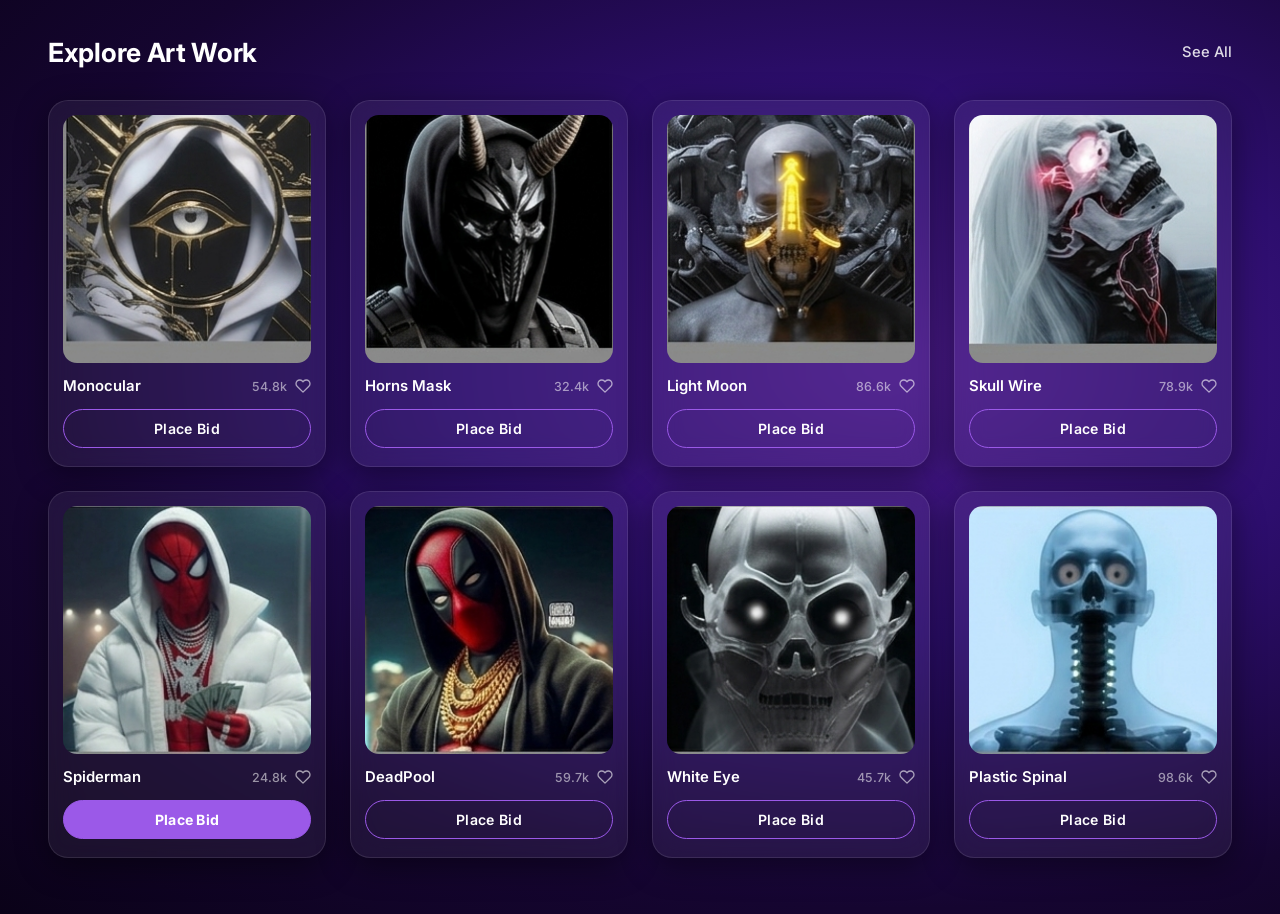
==== A3-Assignment/part2/artwork.html @ fc5446e8 "name change" ====
<!DOCTYPE html>
<html lang="en">
<head>
  <meta charset="UTF-8" />
  <meta name="viewport" content="width=device-width, initial-scale=1.0" />
  <title>Explore Art Work – NFT Gallery</title>
  <meta name="description" content="Explore and bid on exclusive NFT digital artworks. Browse top pieces and place your bid today." />
  <link rel="preconnect" href="https://fonts.googleapis.com" />
  <link rel="preconnect" href="https://fonts.gstatic.com" crossorigin />
  <link href="https://fonts.googleapis.com/css2?family=Inter:wght@400;500;600;700&display=swap" rel="stylesheet" />
  <link rel="stylesheet" href="style.css" />
</head>
<body>

  <div class="header">
    <h1>Explore Art Work</h1>
    <a href="#" class="see-all">See All</a>
  </div>

  <div class="grid" id="artworkGrid">

    <div class="card" id="card-monocular">
      <div class="card-img-wrap">
        <img src="artwork_1.png" alt="Monocular – digital NFT artwork" loading="lazy" />
      </div>
      <div class="card-meta">
        <span class="card-name">Monocular</span>
        <div class="card-right">
          <span class="card-views">54.8k</span>
          <button class="heart-btn" aria-label="Like Monocular">
            <svg viewBox="0 0 24 24" fill="none" stroke="currentColor" stroke-width="2" stroke-linecap="round" stroke-linejoin="round">
              <path d="M20.84 4.61a5.5 5.5 0 0 0-7.78 0L12 5.67l-1.06-1.06a5.5 5.5 0 0 0-7.78 7.78l1.06 1.06L12 21.23l7.78-7.78 1.06-1.06a5.5 5.5 0 0 0 0-7.78z"/>
            </svg>
          </button>
        </div>
      </div>
      <button class="bid-btn" id="bid-monocular">Place Bid</button>
    </div>

    <div class="card" id="card-hornsmask">
      <div class="card-img-wrap">
        <img src="artwork_2.png" alt="Horns Mask – digital NFT artwork" loading="lazy" />
      </div>
      <div class="card-meta">
        <span class="card-name">Horns Mask</span>
        <div class="card-right">
          <span class="card-views">32.4k</span>
          <button class="heart-btn" aria-label="Like Horns Mask">
            <svg viewBox="0 0 24 24" fill="none" stroke="currentColor" stroke-width="2" stroke-linecap="round" stroke-linejoin="round">
              <path d="M20.84 4.61a5.5 5.5 0 0 0-7.78 0L12 5.67l-1.06-1.06a5.5 5.5 0 0 0-7.78 7.78l1.06 1.06L12 21.23l7.78-7.78 1.06-1.06a5.5 5.5 0 0 0 0-7.78z"/>
            </svg>
          </button>
        </div>
      </div>
      <button class="bid-btn" id="bid-hornsmask">Place Bid</button>
    </div>

    <div class="card" id="card-lightmoon">
      <div class="card-img-wrap">
        <img src="artwork_3.png" alt="Light Moon – digital NFT artwork" loading="lazy" />
      </div>
      <div class="card-meta">
        <span class="card-name">Light Moon</span>
        <div class="card-right">
          <span class="card-views">86.6k</span>
          <button class="heart-btn" aria-label="Like Light Moon">
            <svg viewBox="0 0 24 24" fill="none" stroke="currentColor" stroke-width="2" stroke-linecap="round" stroke-linejoin="round">
              <path d="M20.84 4.61a5.5 5.5 0 0 0-7.78 0L12 5.67l-1.06-1.06a5.5 5.5 0 0 0-7.78 7.78l1.06 1.06L12 21.23l7.78-7.78 1.06-1.06a5.5 5.5 0 0 0 0-7.78z"/>
            </svg>
          </button>
        </div>
      </div>
      <button class="bid-btn" id="bid-lightmoon">Place Bid</button>
    </div>

    <div class="card" id="card-skullwire">
      <div class="card-img-wrap">
        <img src="artwork_4.png" alt="Skull Wire – digital NFT artwork" loading="lazy" />
      </div>
      <div class="card-meta">
        <span class="card-name">Skull Wire</span>
        <div class="card-right">
          <span class="card-views">78.9k</span>
          <button class="heart-btn" aria-label="Like Skull Wire">
            <svg viewBox="0 0 24 24" fill="none" stroke="currentColor" stroke-width="2" stroke-linecap="round" stroke-linejoin="round">
              <path d="M20.84 4.61a5.5 5.5 0 0 0-7.78 0L12 5.67l-1.06-1.06a5.5 5.5 0 0 0-7.78 7.78l1.06 1.06L12 21.23l7.78-7.78 1.06-1.06a5.5 5.5 0 0 0 0-7.78z"/>
            </svg>
          </button>
        </div>
      </div>
      <button class="bid-btn" id="bid-skullwire">Place Bid</button>
    </div>

    <div class="card highlighted" id="card-spiderman">
      <div class="card-img-wrap">
        <img src="artwork_5.png" alt="Spiderman – digital NFT artwork" loading="lazy" />
      </div>
      <div class="card-meta">
        <span class="card-name">Spiderman</span>
        <div class="card-right">
          <span class="card-views">24.8k</span>
          <button class="heart-btn" aria-label="Like Spiderman">
            <svg viewBox="0 0 24 24" fill="none" stroke="currentColor" stroke-width="2" stroke-linecap="round" stroke-linejoin="round">
              <path d="M20.84 4.61a5.5 5.5 0 0 0-7.78 0L12 5.67l-1.06-1.06a5.5 5.5 0 0 0-7.78 7.78l1.06 1.06L12 21.23l7.78-7.78 1.06-1.06a5.5 5.5 0 0 0 0-7.78z"/>
            </svg>
          </button>
        </div>
      </div>
      <button class="bid-btn" id="bid-spiderman">Place Bid</button>
    </div>

    <div class="card" id="card-deadpool">
      <div class="card-img-wrap">
        <img src="artwork_6.png" alt="DeadPool – digital NFT artwork" loading="lazy" />
      </div>
      <div class="card-meta">
        <span class="card-name">DeadPool</span>
        <div class="card-right">
          <span class="card-views">59.7k</span>
          <button class="heart-btn" aria-label="Like DeadPool">
            <svg viewBox="0 0 24 24" fill="none" stroke="currentColor" stroke-width="2" stroke-linecap="round" stroke-linejoin="round">
              <path d="M20.84 4.61a5.5 5.5 0 0 0-7.78 0L12 5.67l-1.06-1.06a5.5 5.5 0 0 0-7.78 7.78l1.06 1.06L12 21.23l7.78-7.78 1.06-1.06a5.5 5.5 0 0 0 0-7.78z"/>
            </svg>
          </button>
        </div>
      </div>
      <button class="bid-btn" id="bid-deadpool">Place Bid</button>
    </div>

    <div class="card" id="card-whiteeye">
      <div class="card-img-wrap">
        <img src="artwork_7.png" alt="White Eye – digital NFT artwork" loading="lazy" />
      </div>
      <div class="card-meta">
        <span class="card-name">White Eye</span>
        <div class="card-right">
          <span class="card-views">45.7k</span>
          <button class="heart-btn" aria-label="Like White Eye">
            <svg viewBox="0 0 24 24" fill="none" stroke="currentColor" stroke-width="2" stroke-linecap="round" stroke-linejoin="round">
              <path d="M20.84 4.61a5.5 5.5 0 0 0-7.78 0L12 5.67l-1.06-1.06a5.5 5.5 0 0 0-7.78 7.78l1.06 1.06L12 21.23l7.78-7.78 1.06-1.06a5.5 5.5 0 0 0 0-7.78z"/>
            </svg>
          </button>
        </div>
      </div>
      <button class="bid-btn" id="bid-whiteeye">Place Bid</button>
    </div>

    <div class="card" id="card-plasticspinal">
      <div class="card-img-wrap">
        <img src="artwork_8.png" alt="Plastic Spinal – digital NFT artwork" loading="lazy" />
      </div>
      <div class="card-meta">
        <span class="card-name">Plastic Spinal</span>
        <div class="card-right">
          <span class="card-views">98.6k</span>
          <button class="heart-btn" aria-label="Like Plastic Spinal">
            <svg viewBox="0 0 24 24" fill="none" stroke="currentColor" stroke-width="2" stroke-linecap="round" stroke-linejoin="round">
              <path d="M20.84 4.61a5.5 5.5 0 0 0-7.78 0L12 5.67l-1.06-1.06a5.5 5.5 0 0 0-7.78 7.78l1.06 1.06L12 21.23l7.78-7.78 1.06-1.06a5.5 5.5 0 0 0 0-7.78z"/>
            </svg>
          </button>
        </div>
      </div>
      <button class="bid-btn" id="bid-plasticspinal">Place Bid</button>
    </div>

  </div>

  <script>
    document.querySelectorAll('.heart-btn').forEach(btn => {
      btn.addEventListener('click', function (e) {
        e.stopPropagation();
        const liked = this.dataset.liked === 'true';
        this.dataset.liked = (!liked).toString();
        this.style.color = liked ? '' : '#ff6b8a';
        const path = this.querySelector('path');
        path.setAttribute('fill', liked ? 'none' : '#ff6b8a');
        path.setAttribute('stroke', liked ? 'currentColor' : '#ff6b8a');
      });
    });

    document.querySelectorAll('.bid-btn').forEach(btn => {
      btn.addEventListener('click', function () {
        this.textContent = 'Bid Placed ✓';
        this.style.background = 'linear-gradient(135deg, #6a3de8, #9b59e8)';
        this.disabled = true;
        this.style.opacity = '0.85';
      });
    });
  </script>

</body>
</html>
---- A3-Assignment/part2/style.css ----
*, *::before, *::after {
  box-sizing: border-box;
  margin: 0;
  padding: 0;
}

:root {
  --bg-start: #1a0a3c;
  --bg-mid: #2d0e6e;
  --bg-end: #0d0520;
  --card-bg: rgba(255, 255, 255, 0.06);
  --card-border: rgba(255, 255, 255, 0.10);
  --accent: #9b59e8;
  --accent-hover: #b07af5;
  --text-primary: #ffffff;
  --text-secondary: rgba(255, 255, 255, 0.55);
  --heart-color: rgba(255, 255, 255, 0.60);
  --bid-border: #9b59e8;
  --bid-text: #ffffff;
  --shadow-card: 0 8px 32px rgba(0, 0, 0, 0.45);
  --radius-card: 20px;
  --radius-img: 14px;
}

html, body {
  min-height: 100vh;
  font-family: 'Inter', sans-serif;
  color: var(--text-primary);
  background: radial-gradient(ellipse at 70% 40%, #4a1a8a 0%, #2d0e6e 35%, #150530 70%, #0a0218 100%);
}

body {
  padding: 36px 48px 56px;
}

.header {
  display: flex;
  align-items: center;
  justify-content: space-between;
  margin-bottom: 32px;
}

.header h1 {
  font-size: 1.65rem;
  font-weight: 700;
  letter-spacing: -0.3px;
  color: var(--text-primary);
}

.see-all {
  font-size: 0.92rem;
  font-weight: 500;
  color: var(--text-primary);
  text-decoration: none;
  opacity: 0.85;
  transition: opacity 0.2s;
}

.see-all:hover {
  opacity: 1;
}

.grid {
  display: grid;
  grid-template-columns: repeat(4, 1fr);
  gap: 24px;
}

.card {
  background: var(--card-bg);
  border: 1px solid var(--card-border);
  border-radius: var(--radius-card);
  padding: 14px 14px 18px;
  box-shadow: var(--shadow-card);
  backdrop-filter: blur(14px);
  -webkit-backdrop-filter: blur(14px);
  transition: transform 0.25s ease, box-shadow 0.25s ease, border-color 0.25s ease;
  cursor: pointer;
}

.card:hover {
  transform: translateY(-6px) scale(1.015);
  box-shadow: 0 18px 50px rgba(0, 0, 0, 0.6), 0 0 0 1px var(--accent);
  border-color: var(--accent);
}

.card-img-wrap {
  position: relative;
  width: 100%;
  aspect-ratio: 1 / 1;
  border-radius: var(--radius-img);
  overflow: hidden;
  margin-bottom: 14px;
}

.card-img-wrap img {
  width: 100%;
  height: 100%;
  object-fit: cover;
  display: block;
  transition: transform 0.35s ease;
}

.card:hover .card-img-wrap img {
  transform: scale(1.06);
}

.card-meta {
  display: flex;
  align-items: center;
  justify-content: space-between;
  margin-bottom: 14px;
}

.card-name {
  font-size: 0.93rem;
  font-weight: 600;
  color: var(--text-primary);
  white-space: nowrap;
  overflow: hidden;
  text-overflow: ellipsis;
  max-width: 55%;
}

.card-right {
  display: flex;
  align-items: center;
  gap: 8px;
}

.card-views {
  font-size: 0.78rem;
  font-weight: 500;
  color: var(--text-secondary);
}

.heart-btn {
  background: none;
  border: none;
  cursor: pointer;
  padding: 0;
  display: flex;
  align-items: center;
  color: var(--heart-color);
  transition: color 0.2s, transform 0.2s;
}

.heart-btn:hover {
  color: #ff6b8a;
  transform: scale(1.25);
}

.heart-btn svg {
  width: 16px;
  height: 16px;
}

.bid-btn {
  display: block;
  width: 100%;
  padding: 10px 0;
  background: transparent;
  border: 1.5px solid var(--bid-border);
  border-radius: 999px;
  color: var(--bid-text);
  font-family: 'Inter', sans-serif;
  font-size: 0.88rem;
  font-weight: 600;
  letter-spacing: 0.3px;
  cursor: pointer;
  transition: background 0.22s ease, color 0.22s ease, box-shadow 0.22s ease;
}

.bid-btn:hover {
  background: var(--accent);
  border-color: var(--accent);
  box-shadow: 0 4px 22px rgba(155, 89, 232, 0.55);
}

.bid-btn:active {
  transform: scale(0.97);
}

.card.highlighted .bid-btn {
  background: var(--accent);
  border-color: var(--accent);
  font-weight: 700;
}

.card.highlighted .bid-btn:hover {
  background: var(--accent-hover);
}

@media (max-width: 1024px) {
  .grid { grid-template-columns: repeat(2, 1fr); }
  body { padding: 28px 24px 48px; }
}

@media (max-width: 560px) {
  .grid { grid-template-columns: 1fr; }
  body { padding: 20px 16px 40px; }
  .header h1 { font-size: 1.3rem; }
}
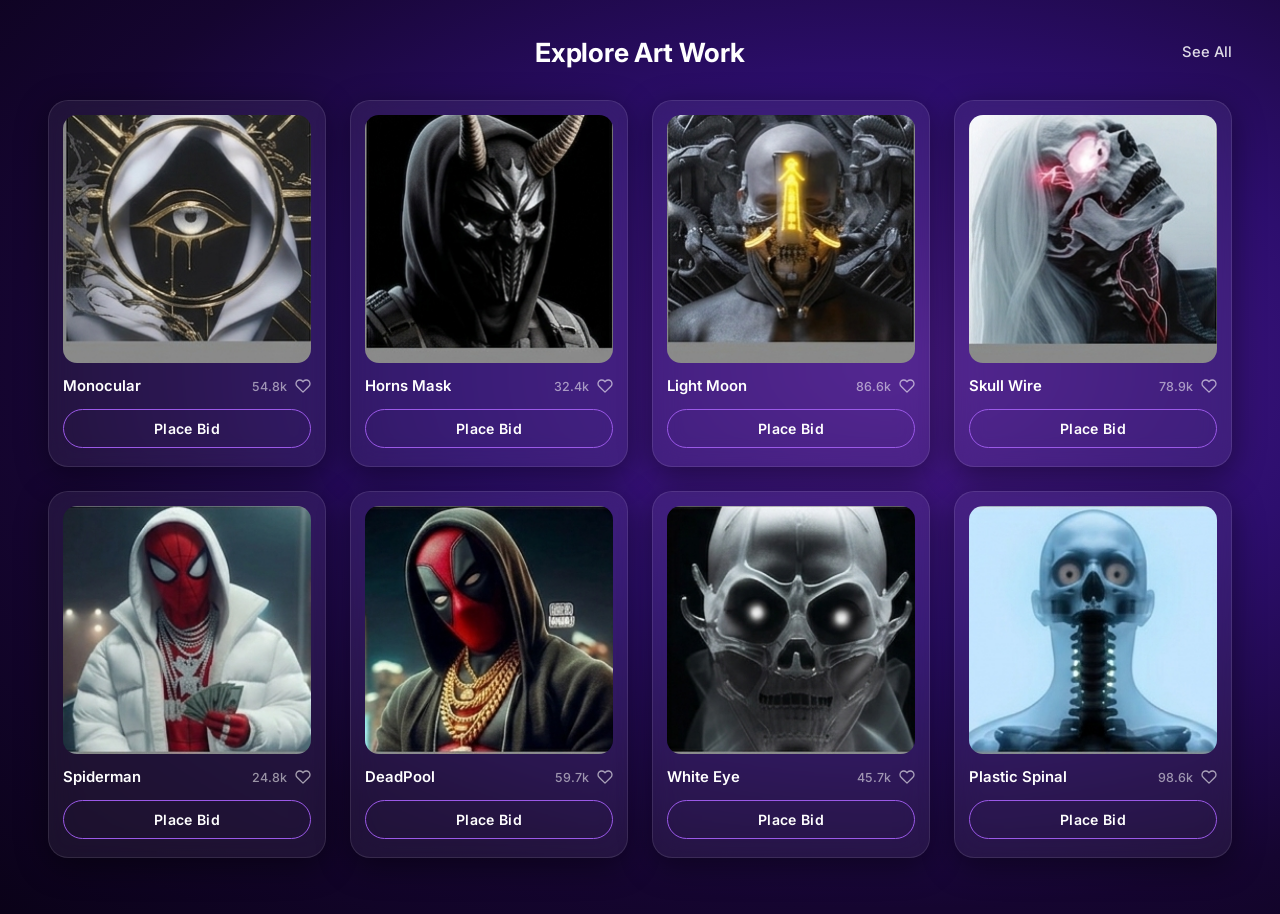
==== commit a16ad088: "update the css a2 part 2" ====
--- a/A3-Assignment/part2/artwork.html
+++ b/A3-Assignment/part2/artwork.html
@@ -27,14 +27,19 @@
         <span class="card-name">Monocular</span>
         <div class="card-right">
           <span class="card-views">54.8k</span>
-          <button class="heart-btn" aria-label="Like Monocular">
-            <svg viewBox="0 0 24 24" fill="none" stroke="currentColor" stroke-width="2" stroke-linecap="round" stroke-linejoin="round">
-              <path d="M20.84 4.61a5.5 5.5 0 0 0-7.78 0L12 5.67l-1.06-1.06a5.5 5.5 0 0 0-7.78 7.78l1.06 1.06L12 21.23l7.78-7.78 1.06-1.06a5.5 5.5 0 0 0 0-7.78z"/>
-            </svg>
-          </button>
-        </div>
-      </div>
-      <button class="bid-btn" id="bid-monocular">Place Bid</button>
+          <input type="checkbox" id="like-monocular" class="like-toggle" />
+          <label for="like-monocular" class="heart-btn" aria-label="Like Monocular">
+            <svg viewBox="0 0 24 24" fill="none" stroke="currentColor" stroke-width="2" stroke-linecap="round" stroke-linejoin="round">
+              <path d="M20.84 4.61a5.5 5.5 0 0 0-7.78 0L12 5.67l-1.06-1.06a5.5 5.5 0 0 0-7.78 7.78l1.06 1.06L12 21.23l7.78-7.78 1.06-1.06a5.5 5.5 0 0 0 0-7.78z"/>
+            </svg>
+          </label>
+        </div>
+      </div>
+      <input type="checkbox" id="bid-monocular" class="bid-toggle" />
+      <label for="bid-monocular" class="bid-btn">
+        <span class="bid-text">Place Bid</span>
+        <span class="bid-placed">Bid Placed ✓</span>
+      </label>
     </div>
 
     <div class="card" id="card-hornsmask">
@@ -45,14 +50,19 @@
         <span class="card-name">Horns Mask</span>
         <div class="card-right">
           <span class="card-views">32.4k</span>
-          <button class="heart-btn" aria-label="Like Horns Mask">
-            <svg viewBox="0 0 24 24" fill="none" stroke="currentColor" stroke-width="2" stroke-linecap="round" stroke-linejoin="round">
-              <path d="M20.84 4.61a5.5 5.5 0 0 0-7.78 0L12 5.67l-1.06-1.06a5.5 5.5 0 0 0-7.78 7.78l1.06 1.06L12 21.23l7.78-7.78 1.06-1.06a5.5 5.5 0 0 0 0-7.78z"/>
-            </svg>
-          </button>
-        </div>
-      </div>
-      <button class="bid-btn" id="bid-hornsmask">Place Bid</button>
+          <input type="checkbox" id="like-hornsmask" class="like-toggle" />
+          <label for="like-hornsmask" class="heart-btn" aria-label="Like Horns Mask">
+            <svg viewBox="0 0 24 24" fill="none" stroke="currentColor" stroke-width="2" stroke-linecap="round" stroke-linejoin="round">
+              <path d="M20.84 4.61a5.5 5.5 0 0 0-7.78 0L12 5.67l-1.06-1.06a5.5 5.5 0 0 0-7.78 7.78l1.06 1.06L12 21.23l7.78-7.78 1.06-1.06a5.5 5.5 0 0 0 0-7.78z"/>
+            </svg>
+          </label>
+        </div>
+      </div>
+      <input type="checkbox" id="bid-hornsmask" class="bid-toggle" />
+      <label for="bid-hornsmask" class="bid-btn">
+        <span class="bid-text">Place Bid</span>
+        <span class="bid-placed">Bid Placed ✓</span>
+      </label>
     </div>
 
     <div class="card" id="card-lightmoon">
@@ -63,14 +73,19 @@
         <span class="card-name">Light Moon</span>
         <div class="card-right">
           <span class="card-views">86.6k</span>
-          <button class="heart-btn" aria-label="Like Light Moon">
-            <svg viewBox="0 0 24 24" fill="none" stroke="currentColor" stroke-width="2" stroke-linecap="round" stroke-linejoin="round">
-              <path d="M20.84 4.61a5.5 5.5 0 0 0-7.78 0L12 5.67l-1.06-1.06a5.5 5.5 0 0 0-7.78 7.78l1.06 1.06L12 21.23l7.78-7.78 1.06-1.06a5.5 5.5 0 0 0 0-7.78z"/>
-            </svg>
-          </button>
-        </div>
-      </div>
-      <button class="bid-btn" id="bid-lightmoon">Place Bid</button>
+          <input type="checkbox" id="like-lightmoon" class="like-toggle" />
+          <label for="like-lightmoon" class="heart-btn" aria-label="Like Light Moon">
+            <svg viewBox="0 0 24 24" fill="none" stroke="currentColor" stroke-width="2" stroke-linecap="round" stroke-linejoin="round">
+              <path d="M20.84 4.61a5.5 5.5 0 0 0-7.78 0L12 5.67l-1.06-1.06a5.5 5.5 0 0 0-7.78 7.78l1.06 1.06L12 21.23l7.78-7.78 1.06-1.06a5.5 5.5 0 0 0 0-7.78z"/>
+            </svg>
+          </label>
+        </div>
+      </div>
+      <input type="checkbox" id="bid-lightmoon" class="bid-toggle" />
+      <label for="bid-lightmoon" class="bid-btn">
+        <span class="bid-text">Place Bid</span>
+        <span class="bid-placed">Bid Placed ✓</span>
+      </label>
     </div>
 
     <div class="card" id="card-skullwire">
@@ -81,17 +96,22 @@
         <span class="card-name">Skull Wire</span>
         <div class="card-right">
           <span class="card-views">78.9k</span>
-          <button class="heart-btn" aria-label="Like Skull Wire">
-            <svg viewBox="0 0 24 24" fill="none" stroke="currentColor" stroke-width="2" stroke-linecap="round" stroke-linejoin="round">
-              <path d="M20.84 4.61a5.5 5.5 0 0 0-7.78 0L12 5.67l-1.06-1.06a5.5 5.5 0 0 0-7.78 7.78l1.06 1.06L12 21.23l7.78-7.78 1.06-1.06a5.5 5.5 0 0 0 0-7.78z"/>
-            </svg>
-          </button>
-        </div>
-      </div>
-      <button class="bid-btn" id="bid-skullwire">Place Bid</button>
-    </div>
-
-    <div class="card highlighted" id="card-spiderman">
+          <input type="checkbox" id="like-skullwire" class="like-toggle" />
+          <label for="like-skullwire" class="heart-btn" aria-label="Like Skull Wire">
+            <svg viewBox="0 0 24 24" fill="none" stroke="currentColor" stroke-width="2" stroke-linecap="round" stroke-linejoin="round">
+              <path d="M20.84 4.61a5.5 5.5 0 0 0-7.78 0L12 5.67l-1.06-1.06a5.5 5.5 0 0 0-7.78 7.78l1.06 1.06L12 21.23l7.78-7.78 1.06-1.06a5.5 5.5 0 0 0 0-7.78z"/>
+            </svg>
+          </label>
+        </div>
+      </div>
+      <input type="checkbox" id="bid-skullwire" class="bid-toggle" />
+      <label for="bid-skullwire" class="bid-btn">
+        <span class="bid-text">Place Bid</span>
+        <span class="bid-placed">Bid Placed ✓</span>
+      </label>
+    </div>
+
+    <div class="card" id="card-spiderman">
       <div class="card-img-wrap">
         <img src="artwork_5.png" alt="Spiderman – digital NFT artwork" loading="lazy" />
       </div>
@@ -99,14 +119,19 @@
         <span class="card-name">Spiderman</span>
         <div class="card-right">
           <span class="card-views">24.8k</span>
-          <button class="heart-btn" aria-label="Like Spiderman">
-            <svg viewBox="0 0 24 24" fill="none" stroke="currentColor" stroke-width="2" stroke-linecap="round" stroke-linejoin="round">
-              <path d="M20.84 4.61a5.5 5.5 0 0 0-7.78 0L12 5.67l-1.06-1.06a5.5 5.5 0 0 0-7.78 7.78l1.06 1.06L12 21.23l7.78-7.78 1.06-1.06a5.5 5.5 0 0 0 0-7.78z"/>
-            </svg>
-          </button>
-        </div>
-      </div>
-      <button class="bid-btn" id="bid-spiderman">Place Bid</button>
+          <input type="checkbox" id="like-spiderman" class="like-toggle" />
+          <label for="like-spiderman" class="heart-btn" aria-label="Like Spiderman">
+            <svg viewBox="0 0 24 24" fill="none" stroke="currentColor" stroke-width="2" stroke-linecap="round" stroke-linejoin="round">
+              <path d="M20.84 4.61a5.5 5.5 0 0 0-7.78 0L12 5.67l-1.06-1.06a5.5 5.5 0 0 0-7.78 7.78l1.06 1.06L12 21.23l7.78-7.78 1.06-1.06a5.5 5.5 0 0 0 0-7.78z"/>
+            </svg>
+          </label>
+        </div>
+      </div>
+      <input type="checkbox" id="bid-spiderman" class="bid-toggle" />
+      <label for="bid-spiderman" class="bid-btn">
+        <span class="bid-text">Place Bid</span>
+        <span class="bid-placed">Bid Placed ✓</span>
+      </label>
     </div>
 
     <div class="card" id="card-deadpool">
@@ -117,14 +142,19 @@
         <span class="card-name">DeadPool</span>
         <div class="card-right">
           <span class="card-views">59.7k</span>
-          <button class="heart-btn" aria-label="Like DeadPool">
-            <svg viewBox="0 0 24 24" fill="none" stroke="currentColor" stroke-width="2" stroke-linecap="round" stroke-linejoin="round">
-              <path d="M20.84 4.61a5.5 5.5 0 0 0-7.78 0L12 5.67l-1.06-1.06a5.5 5.5 0 0 0-7.78 7.78l1.06 1.06L12 21.23l7.78-7.78 1.06-1.06a5.5 5.5 0 0 0 0-7.78z"/>
-            </svg>
-          </button>
-        </div>
-      </div>
-      <button class="bid-btn" id="bid-deadpool">Place Bid</button>
+          <input type="checkbox" id="like-deadpool" class="like-toggle" />
+          <label for="like-deadpool" class="heart-btn" aria-label="Like DeadPool">
+            <svg viewBox="0 0 24 24" fill="none" stroke="currentColor" stroke-width="2" stroke-linecap="round" stroke-linejoin="round">
+              <path d="M20.84 4.61a5.5 5.5 0 0 0-7.78 0L12 5.67l-1.06-1.06a5.5 5.5 0 0 0-7.78 7.78l1.06 1.06L12 21.23l7.78-7.78 1.06-1.06a5.5 5.5 0 0 0 0-7.78z"/>
+            </svg>
+          </label>
+        </div>
+      </div>
+      <input type="checkbox" id="bid-deadpool" class="bid-toggle" />
+      <label for="bid-deadpool" class="bid-btn">
+        <span class="bid-text">Place Bid</span>
+        <span class="bid-placed">Bid Placed ✓</span>
+      </label>
     </div>
 
     <div class="card" id="card-whiteeye">
@@ -135,14 +165,19 @@
         <span class="card-name">White Eye</span>
         <div class="card-right">
           <span class="card-views">45.7k</span>
-          <button class="heart-btn" aria-label="Like White Eye">
-            <svg viewBox="0 0 24 24" fill="none" stroke="currentColor" stroke-width="2" stroke-linecap="round" stroke-linejoin="round">
-              <path d="M20.84 4.61a5.5 5.5 0 0 0-7.78 0L12 5.67l-1.06-1.06a5.5 5.5 0 0 0-7.78 7.78l1.06 1.06L12 21.23l7.78-7.78 1.06-1.06a5.5 5.5 0 0 0 0-7.78z"/>
-            </svg>
-          </button>
-        </div>
-      </div>
-      <button class="bid-btn" id="bid-whiteeye">Place Bid</button>
+          <input type="checkbox" id="like-whiteeye" class="like-toggle" />
+          <label for="like-whiteeye" class="heart-btn" aria-label="Like White Eye">
+            <svg viewBox="0 0 24 24" fill="none" stroke="currentColor" stroke-width="2" stroke-linecap="round" stroke-linejoin="round">
+              <path d="M20.84 4.61a5.5 5.5 0 0 0-7.78 0L12 5.67l-1.06-1.06a5.5 5.5 0 0 0-7.78 7.78l1.06 1.06L12 21.23l7.78-7.78 1.06-1.06a5.5 5.5 0 0 0 0-7.78z"/>
+            </svg>
+          </label>
+        </div>
+      </div>
+      <input type="checkbox" id="bid-whiteeye" class="bid-toggle" />
+      <label for="bid-whiteeye" class="bid-btn">
+        <span class="bid-text">Place Bid</span>
+        <span class="bid-placed">Bid Placed ✓</span>
+      </label>
     </div>
 
     <div class="card" id="card-plasticspinal">
@@ -153,40 +188,24 @@
         <span class="card-name">Plastic Spinal</span>
         <div class="card-right">
           <span class="card-views">98.6k</span>
-          <button class="heart-btn" aria-label="Like Plastic Spinal">
-            <svg viewBox="0 0 24 24" fill="none" stroke="currentColor" stroke-width="2" stroke-linecap="round" stroke-linejoin="round">
-              <path d="M20.84 4.61a5.5 5.5 0 0 0-7.78 0L12 5.67l-1.06-1.06a5.5 5.5 0 0 0-7.78 7.78l1.06 1.06L12 21.23l7.78-7.78 1.06-1.06a5.5 5.5 0 0 0 0-7.78z"/>
-            </svg>
-          </button>
-        </div>
-      </div>
-      <button class="bid-btn" id="bid-plasticspinal">Place Bid</button>
+          <input type="checkbox" id="like-plasticspinal" class="like-toggle" />
+          <label for="like-plasticspinal" class="heart-btn" aria-label="Like Plastic Spinal">
+            <svg viewBox="0 0 24 24" fill="none" stroke="currentColor" stroke-width="2" stroke-linecap="round" stroke-linejoin="round">
+              <path d="M20.84 4.61a5.5 5.5 0 0 0-7.78 0L12 5.67l-1.06-1.06a5.5 5.5 0 0 0-7.78 7.78l1.06 1.06L12 21.23l7.78-7.78 1.06-1.06a5.5 5.5 0 0 0 0-7.78z"/>
+            </svg>
+          </label>
+        </div>
+      </div>
+      <input type="checkbox" id="bid-plasticspinal" class="bid-toggle" />
+      <label for="bid-plasticspinal" class="bid-btn">
+        <span class="bid-text">Place Bid</span>
+        <span class="bid-placed">Bid Placed ✓</span>
+      </label>
     </div>
 
   </div>
 
-  <script>
-    document.querySelectorAll('.heart-btn').forEach(btn => {
-      btn.addEventListener('click', function (e) {
-        e.stopPropagation();
-        const liked = this.dataset.liked === 'true';
-        this.dataset.liked = (!liked).toString();
-        this.style.color = liked ? '' : '#ff6b8a';
-        const path = this.querySelector('path');
-        path.setAttribute('fill', liked ? 'none' : '#ff6b8a');
-        path.setAttribute('stroke', liked ? 'currentColor' : '#ff6b8a');
-      });
-    });
-
-    document.querySelectorAll('.bid-btn').forEach(btn => {
-      btn.addEventListener('click', function () {
-        this.textContent = 'Bid Placed ✓';
-        this.style.background = 'linear-gradient(135deg, #6a3de8, #9b59e8)';
-        this.disabled = true;
-        this.style.opacity = '0.85';
-      });
-    });
-  </script>
+  
 
 </body>
 </html>
--- a/A3-Assignment/part2/style.css
+++ b/A3-Assignment/part2/style.css
@@ -36,8 +36,9 @@
 .header {
   display: flex;
   align-items: center;
-  justify-content: space-between;
+  justify-content: center;
   margin-bottom: 32px;
+  position: relative;
 }
 
 .header h1 {
@@ -48,6 +49,8 @@
 }
 
 .see-all {
+  position: absolute;
+  right: 0;
   font-size: 0.92rem;
   font-weight: 500;
   color: var(--text-primary);
@@ -191,6 +194,39 @@
   background: var(--accent-hover);
 }
 
+.like-toggle,
+.like-toggle,
+.bid-toggle {
+  position: absolute;
+  left: -9999px;
+}
+
+.like-toggle + .heart-btn {
+  color: var(--heart-color);
+  transition: color 0.18s, transform 0.18s;
+}
+.like-toggle:not(:checked) + .heart-btn:hover {
+  color: #ff6b8a;
+  transform: scale(1.25);
+}
+.like-toggle + .heart-btn svg path { fill: none; stroke: currentColor; }
+.like-toggle:checked + .heart-btn { color: #ff6b8a; transform: scale(1.05); }
+.like-toggle:checked + .heart-btn svg path { fill: #ff6b8a; stroke: #ff6b8a; }
+
+.bid-btn { display: inline-flex; align-items: center; justify-content: center; gap: 8px; }
+.bid-btn .bid-placed { display: none; }
+.bid-toggle:checked + .bid-btn {
+  background: linear-gradient(135deg, #6a3de8, #9b59e8);
+  border-color: var(--accent);
+  box-shadow: 0 8px 28px rgba(155,89,232,0.35);
+  opacity: 0.85;
+  pointer-events: none;
+  cursor: default;
+}
+.bid-toggle:checked + .bid-btn .bid-text { display: none; }
+.bid-toggle:checked + .bid-btn .bid-placed { display: inline-block; }
+
+
 @media (max-width: 1024px) {
   .grid { grid-template-columns: repeat(2, 1fr); }
   body { padding: 28px 24px 48px; }
